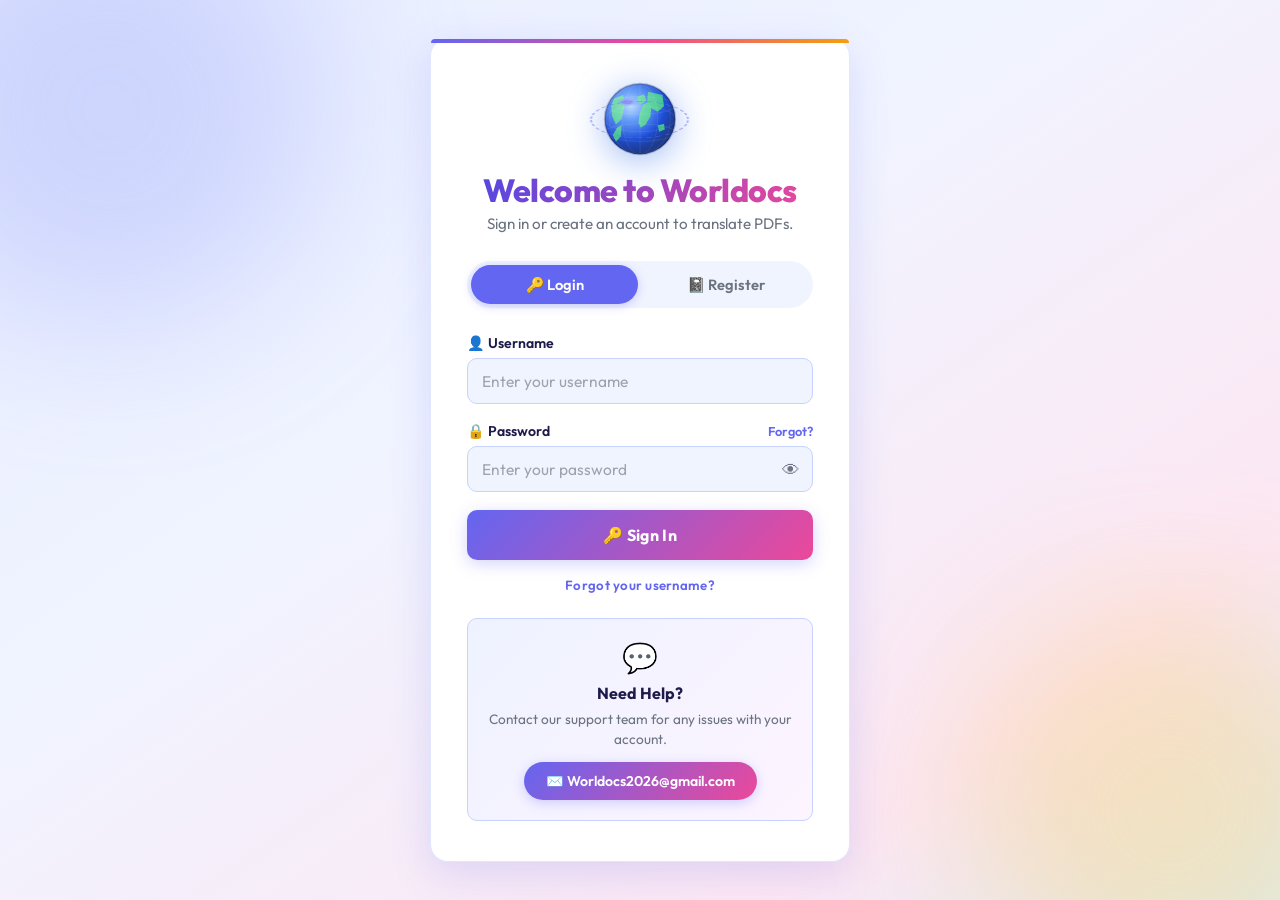
==== index.html @ b740a70a "fix:moved frontend files outside frontend folder" ====
<!DOCTYPE html>
<html lang="en">
<head>
  <meta charset="UTF-8">
  <meta name="viewport" content="width=device-width, initial-scale=1.0">
  <title>Worldocs – PDF Translator</title>
  <meta name="description" content="Translate your PDF documents to 20+ languages instantly with Worldocs.">
  <link rel="preconnect" href="https://fonts.googleapis.com">
  <link rel="preconnect" href="https://fonts.gstatic.com" crossorigin>
  <link href="https://fonts.googleapis.com/css2?family=Outfit:wght@300;400;500;600;700;800&display=swap" rel="stylesheet">
  <link rel="stylesheet" href="style.css">
  <style>
    .lang-row {
      display: flex;
      align-items: flex-end;
      gap: 12px;
      margin-bottom: 6px;
    }
    .lang-row .select-wrapper { flex: 1; margin: 0; }
    .file-chip {
      display: inline-flex;
      align-items: center;
      gap: 8px;
      background: #eef2ff;
      color: var(--primary-dark);
      border-radius: 50px;
      padding: 6px 14px;
      font-size: 0.85rem;
      font-weight: 600;
      max-width: 100%;
      overflow: hidden;
      text-overflow: ellipsis;
      white-space: nowrap;
    }
    .file-chip .remove-file {
      cursor: pointer;
      font-size: 1rem;
      line-height: 1;
      opacity: 0.7;
      transition: opacity 0.2s;
    }
    .file-chip .remove-file:hover { opacity: 1; }
  </style>
</head>
<body>
  <div class="container wide">
    <!-- Header -->
    <div class="page-header">
      <div style="display:flex; align-items:center; gap:14px;">
        <!-- 3D Earth Globe -->
        <div class="earth-wrap" style="width:56px; height:56px; flex-shrink:0;">
          <svg class="globe-svg" style="width:56px;height:56px;" viewBox="0 0 100 100" xmlns="http://www.w3.org/2000/svg">
            <defs>
              <radialGradient id="idx-ocean" cx="38%" cy="32%" r="65%">
                <stop offset="0%"   stop-color="#93c5fd"/>
                <stop offset="30%"  stop-color="#3b82f6"/>
                <stop offset="70%"  stop-color="#1d4ed8"/>
                <stop offset="100%" stop-color="#1e3a8a"/>
              </radialGradient>
              <radialGradient id="idx-shine" cx="32%" cy="28%" r="55%">
                <stop offset="0%"   stop-color="rgba(255,255,255,0.38)"/>
                <stop offset="100%" stop-color="rgba(255,255,255,0)"/>
              </radialGradient>
              <clipPath id="idx-clip"><circle cx="50" cy="50" r="44"/></clipPath>
            </defs>
            <circle cx="50" cy="50" r="44" fill="url(#idx-ocean)"/>
            <g class="globe-rotate" clip-path="url(#idx-clip)">
              <path d="M54,32 L60,29 L64,36 L63,47 L57,57 L51,61 L48,54 L50,42 Z" fill="#4ade80" opacity="0.82"/>
              <path d="M47,22 L55,19 L58,27 L52,31 L46,28 Z" fill="#4ade80" opacity="0.82"/>
              <path d="M60,16 L78,20 L80,34 L72,41 L63,36 L59,28 Z" fill="#4ade80" opacity="0.82"/>
              <path d="M18,24 L29,20 L31,33 L27,50 L20,57 L15,46 L14,33 Z" fill="#4ade80" opacity="0.82"/>
              <path d="M22,60 L27,58 L26,72 L20,78 L16,70 Z" fill="#4ade80" opacity="0.8"/>
              <path d="M72,58 L80,56 L81,63 L74,66 Z" fill="#4ade80" opacity="0.78"/>
              <ellipse cx="50" cy="33" rx="44" ry="11" fill="none" stroke="rgba(255,255,255,0.18)" stroke-width="0.6"/>
              <ellipse cx="50" cy="50" rx="44" ry="16" fill="none" stroke="rgba(255,255,255,0.18)" stroke-width="0.6"/>
              <ellipse cx="50" cy="67" rx="44" ry="11" fill="none" stroke="rgba(255,255,255,0.18)" stroke-width="0.6"/>
              <line x1="50" y1="6" x2="50" y2="94" stroke="rgba(255,255,255,0.18)" stroke-width="0.6"/>
              <ellipse cx="50" cy="50" rx="22" ry="44" fill="none" stroke="rgba(255,255,255,0.15)" stroke-width="0.6"/>
              <ellipse cx="50" cy="50" rx="38" ry="44" fill="none" stroke="rgba(255,255,255,0.15)" stroke-width="0.6"/>
            </g>
            <circle cx="50" cy="50" r="44" fill="url(#idx-shine)"/>
            <circle cx="50" cy="50" r="44" fill="none" stroke="rgba(0,0,30,0.22)" stroke-width="2.5"/>
          </svg>
          <div class="globe-orbit">
            <div class="orbit-dot"></div>
            <div class="orbit-dot"></div>
            <div class="orbit-dot"></div>
          </div>
        </div>
        <div>
          <h1 style="margin:0;">Worldocs</h1>
          <p class="subtitle" style="margin:0; font-size:0.82rem;">PDF Translation Platform</p>
        </div>
      </div>
      <div class="nav-links">
        <a href="dashboard.html" class="nav-btn" data-tooltip="View history">
          &#128202; Dashboard
        </a>
        <a href="#" onclick="logout()" class="nav-btn danger" data-tooltip="Sign out">
          &#128682; Logout
        </a>
      </div>
    </div>

    <!-- Drop Zone -->
    <div class="drop-area" id="dropArea">
      <div class="drop-icon">&#128196;</div>
      <div class="drop-label" id="dropLabel">Drag &amp; Drop your PDF here</div>
      <div class="drop-sub">or click to browse files</div>
    </div>
    <input type="file" id="pdfFile" accept=".pdf" hidden>

    <!-- File chosen chip -->
    <div id="fileChip" style="display:none; margin-bottom: 16px;">
      <span class="file-chip">
        &#128206; <span id="fileChipName"></span>
        <span class="remove-file" onclick="removeFile()" title="Remove file">&#10005;</span>
      </span>
    </div>

    <!-- Language Selector -->
    <div class="select-wrapper">
      <label class="select-label">&#127760; Translate To</label>
      <select id="language">
        <optgroup label="Indo-Aryan / Dravidian">
          <option value="en">🇬🇧 English</option>
          <option value="hi">🇮🇳 Hindi</option>
          <option value="mr">🇮🇳 Marathi</option>
          <option value="bn">🇧🇩 Bengali</option>
          <option value="gu">🇮🇳 Gujarati</option>
          <option value="pa">🇮🇳 Punjabi</option>
          <option value="ta">🇮🇳 Tamil</option>
          <option value="te">🇮🇳 Telugu</option>
          <option value="kn">🇮🇳 Kannada</option>
          <option value="ml">🇮🇳 Malayalam</option>
          <option value="ur">🇵🇰 Urdu</option>
        </optgroup>
        <optgroup label="European">
          <option value="fr">🇫🇷 French</option>
          <option value="es">🇪🇸 Spanish</option>
          <option value="de">🇩🇪 German</option>
          <option value="pt">🇵🇹 Portuguese</option>
          <option value="it">🇮🇹 Italian</option>
          <option value="nl">🇳🇱 Dutch</option>
          <option value="ru">🇷🇺 Russian</option>
        </optgroup>
        <optgroup label="Middle East">
          <option value="ar">🇸🇦 Arabic</option>
        </optgroup>
        <optgroup label="East Asian">
          <option value="zh-CN">🇨🇳 Chinese (Simplified)</option>
          <option value="ja">🇯🇵 Japanese</option>
          <option value="ko">🇰🇷 Korean</option>
        </optgroup>
      </select>
    </div>

    <!-- Translate Button -->
    <button id="translateBtn" onclick="uploadPDF()">
      &#10024; Translate PDF
    </button>

    <!-- File Warning -->
    <div id="fileWarning" style="display:none; margin-top:14px; padding:12px 16px; background:#fff7ed; border:1.5px solid #fed7aa; border-radius:10px; color:#9a3412; font-weight:500; font-size:0.92rem; align-items:center; gap:10px; animation: shake 0.4s ease;">
      &#9888;&#65039; Please select a PDF file before clicking Translate.
    </div>

    <!-- Progress Loader -->
    <div id="loader" style="display:none; margin-top:22px; padding:20px; background:var(--bg); border-radius:var(--radius-sm); border:1.5px solid var(--border);">
      <p style="font-weight:700; color:var(--primary-dark); margin-bottom:12px; font-size:0.95rem;">
        <span style="animation: pulse 1s ease-in-out infinite; display:inline-block;">&#9203;</span> Translating your PDF&hellip;
      </p>
      <div class="progress-track">
        <div id="progressBar"></div>
      </div>
      <p id="percent" style="color:var(--primary); font-weight:700; font-size:1rem; margin-top:8px;">0%</p>
    </div>

    <!-- Status -->
    <p id="status"></p>

    <!-- Help & Feedback -->
    <div class="help-section">
      <div class="help-icon">&#128172;</div>
      <h3>Help &amp; Feedback</h3>
      <p>Having trouble or want to share feedback? We'd love to hear from you!</p>
      <a href="mailto:Worldocs2026@gmail.com?subject=Worldocs%20Feedback" class="help-email-btn">
        &#9993; Worldocs2026@gmail.com
      </a>
    </div>
  </div>

  <script>
    const API = (window.location.origin && window.location.origin !== 'null')
      ? window.location.origin
      : 'http://127.0.0.1:8000';
    function checkAuth() {
      const token = localStorage.getItem('access_token');
      if (!token) window.location.href = 'login.html';
      return token;
    }
    function logout() {
      localStorage.removeItem('access_token');
      window.location.href = 'login.html';
    }
    const userToken = checkAuth();

    const dropArea     = document.getElementById('dropArea');
    const fileInput    = document.getElementById('pdfFile');
    const dropLabel    = document.getElementById('dropLabel');
    const fileChip     = document.getElementById('fileChip');
    const fileChipName = document.getElementById('fileChipName');

    dropArea.addEventListener('click', () => fileInput.click());
    dropArea.addEventListener('dragover', (e) => { e.preventDefault(); dropArea.classList.add('dragging'); });
    dropArea.addEventListener('dragleave', () => dropArea.classList.remove('dragging'));
    dropArea.addEventListener('drop', (e) => {
      e.preventDefault();
      dropArea.classList.remove('dragging');
      fileInput.files = e.dataTransfer.files;
      handleFileSelected();
    });
    fileInput.addEventListener('change', handleFileSelected);

    function handleFileSelected() {
      const file = fileInput.files[0];
      if (file) {
        dropArea.classList.add('has-file');
        dropLabel.textContent = '\u2705 File ready!';
        fileChipName.textContent = file.name;
        fileChip.style.display = 'block';
        document.getElementById('fileWarning').style.display = 'none';
      }
    }

    function removeFile() {
      fileInput.value = '';
      dropArea.classList.remove('has-file');
      dropLabel.textContent = 'Drag & Drop your PDF here';
      fileChip.style.display = 'none';
    }

    async function uploadPDF() {
      const status  = document.getElementById('status');
      const loader  = document.getElementById('loader');
      const bar     = document.getElementById('progressBar');
      const percent = document.getElementById('percent');
      const warning = document.getElementById('fileWarning');
      const btn     = document.getElementById('translateBtn');

      if (fileInput.files.length === 0) {
        warning.style.display = 'flex';
        dropArea.style.borderColor = '#f97316';
        setTimeout(() => { dropArea.style.borderColor = ''; }, 1600);
        return;
      }
      warning.style.display = 'none';
      loader.style.display  = 'block';
      btn.disabled = true;
      btn.textContent = '\u23f3 Uploading\u2026';

      const formData = new FormData();
      formData.append('file', fileInput.files[0]);
      formData.append('language', document.getElementById('language').value);

      try {
        const response = await fetch(`${API}/translate`, {
          method: 'POST',
          headers: { 'Authorization': `Bearer ${userToken}` },
          body: formData
        });
        if (response.status === 401) { logout(); return; }

        const data        = await response.json();
        const taskId      = data.task_id;
        const downloadUrl = data.download_url;

        btn.textContent = '\ud83d\udd04 Translating\u2026';

        const wsProto = window.location.protocol === 'https:' ? 'wss:' : 'ws:';
        const socket = new WebSocket(`${wsProto}//${window.location.host}/progress/${taskId}`);
        socket.onmessage = function (event) {
          const msg = JSON.parse(event.data);
          if (msg.progress < 0) {
            status.textContent = '\u274c An error occurred. Please try again.';
            status.className = 'error';
            loader.style.display = 'none';
            btn.disabled = false;
            btn.innerHTML = '&#10024; Translate PDF';
            socket.close(); return;
          }
          bar.style.width = msg.progress + '%';
          percent.textContent = msg.progress + '%';
          if (msg.progress >= 100) {
            status.textContent = '\ud83c\udf89 Translation complete! Download starting\u2026';
            status.className = 'success';
            btn.innerHTML = '\u2705 Done!';
            window.location.href = downloadUrl;
            socket.close();
          }
        };
      } catch (err) {
        status.textContent = '\u274c Connection error. Is the server running?';
        status.className = 'error';
        btn.disabled = false;
        btn.innerHTML = '&#10024; Translate PDF';
        loader.style.display = 'none';
      }
    }
  </script>
</body>
</html>
---- style.css ----
/* ===========================
   WORLDOCS – Light Vibrant UI
   =========================== */

@import url('https://fonts.googleapis.com/css2?family=Outfit:wght@300;400;500;600;700;800&display=swap');

:root {
  --primary:        #6366f1;
  --primary-light:  #818cf8;
  --primary-dark:   #4f46e5;
  --accent:         #f59e0b;
  --accent2:        #ec4899;
  --success:        #10b981;
  --error:          #ef4444;
  --warning:        #f97316;

  --bg:             #f0f4ff;
  --bg2:            #e8edff;
  --surface:        #ffffff;
  --surface2:       #f8faff;
  --border:         #e0e7ff;
  --border-strong:  #c7d2fe;

  --text:           #1e1b4b;
  --text-muted:     #6b7280;
  --text-soft:      #9ca3af;

  --radius:         18px;
  --radius-sm:      10px;
  --shadow:         0 4px 24px rgba(99,102,241,0.10);
  --shadow-lg:      0 12px 40px rgba(99,102,241,0.18);
  --shadow-btn:     0 4px 16px rgba(99,102,241,0.28);
}

*, *::before, *::after {
  box-sizing: border-box;
  margin: 0;
  padding: 0;
}

html, body {
  height: 100%;
  width: 100%;
}

body {
  font-family: 'Outfit', sans-serif;
  background: linear-gradient(145deg, #e8edff 0%, #f0f4ff 40%, #fce7f3 80%, #e0f2fe 100%);
  background-attachment: fixed;
  min-height: 100vh;
  display: flex;
  flex-direction: column;
  justify-content: center;
  align-items: center;
  color: var(--text);
  -webkit-font-smoothing: antialiased;
  padding: 24px;
  position: relative;
  overflow-x: hidden;
}

/* Animated background blobs */
body::before,
body::after {
  content: '';
  position: fixed;
  border-radius: 50%;
  filter: blur(80px);
  opacity: 0.35;
  animation: blobFloat 8s ease-in-out infinite alternate;
  pointer-events: none;
  z-index: 0;
}
body::before {
  width: 420px; height: 420px;
  background: radial-gradient(circle, #a5b4fc, #818cf8);
  top: -100px; left: -100px;
}
body::after {
  width: 380px; height: 380px;
  background: radial-gradient(circle, #fde68a, #f59e0b);
  bottom: -100px; right: -80px;
  animation-delay: -4s;
}

@keyframes blobFloat {
  0%   { transform: translate(0,0) scale(1); }
  100% { transform: translate(30px, 20px) scale(1.08); }
}

/* ===== CONTAINER ===== */
.container {
  background: var(--surface);
  border-radius: var(--radius);
  padding: 40px 36px;
  width: 100%;
  max-width: 460px;
  box-shadow: var(--shadow-lg);
  border: 1.5px solid var(--border);
  position: relative;
  z-index: 1;
  animation: fadeSlideUp 0.5s cubic-bezier(0.34,1.56,0.64,1) both;
}

.container.wide { max-width: 860px; }

@keyframes fadeSlideUp {
  from { opacity: 0; transform: translateY(28px) scale(0.97); }
  to   { opacity: 1; transform: translateY(0)    scale(1);    }
}

/* ===== TOP STRIPE ACCENT ===== */
.container::before {
  content: '';
  position: absolute;
  top: 0; left: 0; right: 0;
  height: 4px;
  border-radius: var(--radius) var(--radius) 0 0;
  background: linear-gradient(90deg, var(--primary), var(--accent2), var(--accent));
  z-index: auto;
}

/* ===== HEADINGS ===== */
h1 {
  font-size: 2rem;
  font-weight: 800;
  letter-spacing: -0.5px;
  background: linear-gradient(120deg, var(--primary-dark), var(--accent2));
  -webkit-background-clip: text;
  background-clip: text;
  -webkit-text-fill-color: transparent;
  line-height: 1.2;
  margin-bottom: 6px;
}

h2 {
  font-size: 1.3rem;
  font-weight: 700;
  color: var(--text);
  margin-bottom: 16px;
}

/* ===== SUBTITLE / MUTED ===== */
.subtitle {
  color: var(--text-muted);
  font-size: 0.95rem;
  margin-bottom: 28px;
}

/* ===== NAVBAR / HEADER ROW ===== */
.page-header {
  display: flex;
  justify-content: space-between;
  align-items: center;
  margin-bottom: 32px;
}
.page-header h1 { margin: 0; }

.nav-links { display: flex; gap: 8px; }

.nav-btn {
  display: inline-flex;
  align-items: center;
  gap: 6px;
  padding: 8px 16px;
  border-radius: 50px;
  font-size: 0.88rem;
  font-weight: 600;
  text-decoration: none;
  cursor: pointer;
  border: none;
  transition: all 0.22s ease;
  background: var(--bg);
  color: var(--text-muted);
  width: auto;
  box-shadow: none;
}
.nav-btn:hover {
  background: var(--primary);
  color: #fff;
  transform: translateY(-1px);
  box-shadow: 0 4px 12px rgba(99,102,241,0.28);
}
.nav-btn.danger:hover {
  background: var(--error);
  box-shadow: 0 4px 12px rgba(239,68,68,0.28);
}

/* ===== DROP AREA ===== */
.drop-area {
  border: 2.5px dashed var(--border-strong);
  background: var(--bg);
  padding: 44px 24px;
  border-radius: var(--radius);
  text-align: center;
  cursor: pointer;
  transition: all 0.25s cubic-bezier(0.4,0,0.2,1);
  color: var(--text-muted);
  display: flex;
  flex-direction: column;
  align-items: center;
  gap: 12px;
  margin-bottom: 22px;
  user-select: none;
  position: relative;
  overflow: hidden;
}
.drop-area::before {
  content: '';
  position: absolute;
  inset: 0;
  background: linear-gradient(135deg, rgba(99,102,241,0.04), rgba(236,72,153,0.04));
  opacity: 0;
  transition: opacity 0.25s;
}
.drop-area:hover::before,
.drop-area.has-file::before {
  opacity: 1;
}
.drop-area:hover,
.drop-area.has-file {
  border-color: var(--primary);
  color: var(--primary-dark);
  transform: scale(1.01);
  box-shadow: 0 0 0 4px rgba(99,102,241,0.10);
}
.drop-area.dragging {
  border-color: var(--accent2);
  background: #fdf4ff;
  box-shadow: 0 0 0 6px rgba(236,72,153,0.12);
}
.drop-icon {
  font-size: 2.6rem;
  transition: transform 0.3s ease;
}
.drop-area:hover .drop-icon,
.drop-area.has-file .drop-icon {
  transform: translateY(-5px) scale(1.1);
}
.drop-label {
  font-size: 1rem;
  font-weight: 600;
}
.drop-sub {
  font-size: 0.82rem;
  color: var(--text-soft);
}

/* ===== LANGUAGE SELECT ===== */
.select-wrapper {
  position: relative;
  margin-bottom: 20px;
}
.select-label {
  display: block;
  font-size: 0.85rem;
  font-weight: 600;
  color: var(--text-muted);
  margin-bottom: 6px;
  text-transform: uppercase;
  letter-spacing: 0.06em;
}
select {
  width: 100%;
  padding: 13px 40px 13px 16px;
  background: var(--bg);
  border: 1.5px solid var(--border-strong);
  border-radius: var(--radius-sm);
  color: var(--text);
  font-family: 'Outfit', sans-serif;
  font-size: 0.97rem;
  outline: none;
  cursor: pointer;
  transition: all 0.22s ease;
  appearance: none;
  background-image: url("data:image/svg+xml;charset=US-ASCII,%3Csvg xmlns='http://www.w3.org/2000/svg' width='12' height='12' viewBox='0 0 24 24' fill='none' stroke='%236366f1' stroke-width='2.5' stroke-linecap='round' stroke-linejoin='round'%3E%3Cpolyline points='6 9 12 15 18 9'/%3E%3C/svg%3E");
  background-repeat: no-repeat;
  background-position: right 14px center;
  background-size: 16px;
}
select:focus, select:hover {
  border-color: var(--primary);
  background-color: #fff;
  box-shadow: 0 0 0 3px rgba(99,102,241,0.12);
}
select option { background: #fff; color: var(--text); }

/* ===== BUTTONS ===== */
button, .btn {
  display: inline-flex;
  align-items: center;
  justify-content: center;
  gap: 8px;
  background: linear-gradient(135deg, var(--primary), var(--accent2));
  color: #fff;
  border: none;
  padding: 15px 24px;
  width: 100%;
  font-size: 1rem;
  font-weight: 700;
  border-radius: var(--radius-sm);
  cursor: pointer;
  transition: all 0.25s cubic-bezier(0.4,0,0.2,1);
  font-family: 'Outfit', sans-serif;
  box-shadow: var(--shadow-btn);
  position: relative;
  overflow: hidden;
  letter-spacing: 0.02em;
  user-select: none;
}
button::after {
  content: '';
  position: absolute;
  inset: 0;
  background: linear-gradient(135deg, rgba(255,255,255,0.18), rgba(255,255,255,0));
  opacity: 0;
  transition: opacity 0.3s;
}
button:hover::after { opacity: 1; }
button:hover {
  transform: translateY(-2px);
  box-shadow: 0 8px 28px rgba(99,102,241,0.38);
}
button:active {
  transform: translateY(0px) scale(0.98);
}

/* ===== PROGRESS BAR ===== */
#loader {
  margin-top: 22px;
  padding: 20px;
  background: var(--bg);
  border-radius: var(--radius-sm);
  border: 1.5px solid var(--border);
  text-align: center;
}
#loader p {
  font-weight: 600;
  color: var(--primary-dark);
  margin-bottom: 12px;
  font-size: 0.95rem;
}
.progress-track {
  width: 100%;
  height: 10px;
  background: var(--border);
  border-radius: 99px;
  overflow: hidden;
}
#progressBar {
  height: 100%;
  width: 0%;
  background: linear-gradient(90deg, var(--primary), var(--accent2));
  transition: width 0.35s ease;
  border-radius: 99px;
  position: relative;
}
#progressBar::after {
  content: '';
  position: absolute;
  top: 0; right: 0;
  width: 24px; height: 100%;
  background: rgba(255,255,255,0.5);
  filter: blur(6px);
  animation: shimmer 1s ease-in-out infinite;
}
@keyframes shimmer { 0%,100%{opacity:0;} 50%{opacity:1;} }
#percent {
  color: var(--primary);
  font-weight: 700;
  font-size: 1rem;
  margin-top: 8px;
}

/* ===== STATUS TEXT ===== */
#status {
  margin-top: 16px;
  font-size: 0.95rem;
  font-weight: 500;
  color: var(--text-muted);
  min-height: 22px;
  transition: color 0.3s;
}
#status.success { color: var(--success); }
#status.error   { color: var(--error); }

/* ===== FILE WARNING ===== */
#fileWarning {
  margin-top: 14px;
  padding: 12px 16px;
  background: #fff7ed;
  border: 1.5px solid #fed7aa;
  border-radius: var(--radius-sm);
  color: #9a3412;
  font-weight: 500;
  font-size: 0.92rem;
  display: none;
  align-items: center;
  gap: 10px;
  animation: shake 0.4s ease;
}
@keyframes shake {
  0%,100%{transform:translateX(0);}
  25%{transform:translateX(-5px);}
  75%{transform:translateX(5px);}
}

/* ===== FORMS (login / register / reset) ===== */
.form-group {
  margin-bottom: 18px;
  text-align: left;
}
.form-group label {
  display: block;
  margin-bottom: 6px;
  color: var(--text);
  font-size: 0.88rem;
  font-weight: 600;
}
.form-group input {
  width: 100%;
  padding: 12px 14px;
  border: 1.5px solid var(--border-strong);
  border-radius: var(--radius-sm);
  font-family: 'Outfit', sans-serif;
  font-size: 0.97rem;
  transition: all 0.22s ease;
  box-sizing: border-box;
  background: var(--bg);
  color: var(--text);
}
.form-group input:focus {
  outline: none;
  border-color: var(--primary);
  background: #fff;
  box-shadow: 0 0 0 3px rgba(99,102,241,0.12);
}
.form-group input::placeholder { color: var(--text-soft); }

/* ===== TABS ===== */
.tabs {
  display: flex;
  margin-bottom: 26px;
  background: var(--bg);
  border-radius: 50px;
  padding: 4px;
  gap: 4px;
}
.tab {
  flex: 1;
  padding: 10px;
  text-align: center;
  cursor: pointer;
  font-weight: 600;
  font-size: 0.92rem;
  color: var(--text-muted);
  border-radius: 50px;
  transition: all 0.22s ease;
  user-select: none;
}
.tab.active {
  background: var(--primary);
  color: #fff;
  box-shadow: 0 2px 10px rgba(99,102,241,0.30);
}
.tab:hover:not(.active) { background: var(--border); color: var(--text); }

/* ===== ERROR / SUCCESS MESSAGES ===== */
.error {
  color: var(--error);
  font-size: 0.88rem;
  margin-top: 10px;
  display: none;
  background: #fef2f2;
  border: 1px solid #fecaca;
  border-radius: 8px;
  padding: 10px 14px;
  font-weight: 500;
}
.success {
  color: #065f46;
  font-size: 0.88rem;
  margin-top: 10px;
  display: none;
  background: #ecfdf5;
  border: 1px solid #a7f3d0;
  border-radius: 8px;
  padding: 10px 14px;
  font-weight: 500;
}

/* ===== BACK LINK ===== */
.back-link {
  display: inline-flex;
  align-items: center;
  gap: 5px;
  margin-top: 20px;
  color: var(--primary);
  text-decoration: none;
  font-size: 0.9rem;
  font-weight: 600;
  transition: all 0.2s;
}
.back-link:hover { color: var(--primary-dark); letter-spacing: 0.02em; }

/* ===== DASHBOARD TABLE ===== */
.stats-row {
  display: grid;
  grid-template-columns: repeat(3, 1fr);
  gap: 14px;
  margin-bottom: 28px;
}
.stat-card {
  background: var(--bg);
  border-radius: var(--radius-sm);
  padding: 18px 14px;
  text-align: center;
  border: 1.5px solid var(--border);
  transition: all 0.22s ease;
}
.stat-card:hover {
  border-color: var(--primary-light);
  box-shadow: 0 4px 16px rgba(99,102,241,0.12);
  transform: translateY(-2px);
}
.stat-card .stat-val {
  font-size: 1.8rem;
  font-weight: 800;
  background: linear-gradient(120deg, var(--primary-dark), var(--accent2));
  -webkit-background-clip: text;
  background-clip: text;
  -webkit-text-fill-color: transparent;
}
.stat-card .stat-label {
  font-size: 0.78rem;
  font-weight: 600;
  color: var(--text-muted);
  text-transform: uppercase;
  letter-spacing: 0.06em;
  margin-top: 2px;
}
table {
  width: 100%;
  border-collapse: collapse;
  margin-top: 8px;
}
thead tr {
  background: var(--primary);
  color: #fff;
}
thead th {
  padding: 13px 16px;
  text-align: left;
  font-size: 0.82rem;
  font-weight: 700;
  letter-spacing: 0.06em;
  text-transform: uppercase;
}
thead th:first-child { border-radius: 10px 0 0 10px; }
thead th:last-child  { border-radius: 0 10px 10px 0; }
tbody tr {
  border-bottom: 1px solid var(--border);
  transition: background 0.18s;
}
tbody tr:hover { background: var(--bg); }
tbody td {
  padding: 14px 16px;
  font-size: 0.93rem;
  color: var(--text);
}
.status {
  padding: 5px 12px;
  border-radius: 50px;
  font-size: 0.8rem;
  font-weight: 700;
  display: inline-block;
  letter-spacing: 0.03em;
}
.status.completed { background: #d1fae5; color: #065f46; }
.status.processing { background: #fef9c3; color: #854d0e; }
.status.failed    { background: #fee2e2; color: #991b1b; }

.download-btn {
  background: linear-gradient(135deg, var(--primary), var(--primary-light));
  color: #fff;
  padding: 7px 16px;
  border-radius: 50px;
  text-decoration: none;
  font-weight: 600;
  font-size: 0.83rem;
  display: inline-block;
  transition: all 0.2s;
  box-shadow: 0 2px 8px rgba(99,102,241,0.22);
}
.download-btn:hover {
  transform: translateY(-1px);
  box-shadow: 0 4px 14px rgba(99,102,241,0.36);
}
.empty-state {
  text-align: center;
  padding: 44px 20px;
  color: var(--text-muted);
  background: var(--bg);
  border-radius: var(--radius-sm);
  margin-top: 12px;
  border: 1.5px dashed var(--border-strong);
}
.empty-state .empty-icon { font-size: 3rem; margin-bottom: 12px; }
.empty-state a { color: var(--primary); text-decoration: none; font-weight: 600; }

/* ===== HELP & FEEDBACK SECTION ===== */
.help-section {
  margin-top: 28px;
  padding: 20px;
  background: linear-gradient(135deg, #eef2ff, #fdf4ff);
  border-radius: var(--radius-sm);
  border: 1.5px solid var(--border-strong);
  text-align: center;
}
.help-section .help-icon { font-size: 1.8rem; margin-bottom: 8px; }
.help-section h3 {
  font-size: 1rem;
  font-weight: 700;
  color: var(--text);
  margin-bottom: 6px;
}
.help-section p {
  font-size: 0.85rem;
  color: var(--text-muted);
  margin-bottom: 12px;
  line-height: 1.5;
}
.help-email-btn {
  display: inline-flex;
  align-items: center;
  gap: 8px;
  padding: 10px 22px;
  background: linear-gradient(135deg, var(--primary), var(--accent2));
  color: #fff;
  border-radius: 50px;
  text-decoration: none;
  font-weight: 600;
  font-size: 0.88rem;
  transition: all 0.22s ease;
  box-shadow: 0 3px 12px rgba(99,102,241,0.28);
}
.help-email-btn:hover {
  transform: translateY(-2px);
  box-shadow: 0 6px 20px rgba(99,102,241,0.38);
}

/* ===== DEV TOKEN BOX ===== */
.dev-token-box {
  margin-top: 16px;
  padding: 16px;
  background: #fffbeb;
  border: 1.5px dashed #f59e0b;
  border-radius: var(--radius-sm);
  font-size: 0.85rem;
  color: #92400e;
  word-break: break-all;
  display: none;
}
.dev-token-box button {
  margin-top: 10px;
  padding: 8px 16px;
  font-size: 0.82rem;
  background: linear-gradient(135deg, #f59e0b, #f97316);
  box-shadow: none;
  width: auto;
}

/* ===== TOOLTIP ===== */
[data-tooltip] {
  position: relative;
}
[data-tooltip]::after {
  content: attr(data-tooltip);
  position: absolute;
  bottom: calc(100% + 8px);
  left: 50%;
  transform: translateX(-50%);
  background: var(--text);
  color: #fff;
  font-size: 0.78rem;
  font-weight: 500;
  padding: 5px 10px;
  border-radius: 6px;
  white-space: nowrap;
  opacity: 0;
  pointer-events: none;
  transition: opacity 0.2s, transform 0.2s;
}
[data-tooltip]:hover::after {
  opacity: 1;
  transform: translateX(-50%) translateY(-2px);
}

/* ===== ANIMATIONS – PULSE BADGE ===== */
.badge {
  display: inline-flex;
  align-items: center;
  gap: 5px;
  padding: 4px 10px;
  background: var(--primary);
  color: #fff;
  border-radius: 50px;
  font-size: 0.75rem;
  font-weight: 700;
}
.badge.dot::before {
  content: '';
  width: 6px; height: 6px;
  background: #fff;
  border-radius: 50%;
  animation: pulse 1.4s ease infinite;
}
@keyframes pulse {
  0%,100%{opacity:1; transform:scale(1);}
  50%{opacity:0.5; transform:scale(1.4);}
}

/* ===== SCROLLBAR ===== */
::-webkit-scrollbar { width: 6px; }
::-webkit-scrollbar-track { background: var(--bg); }
::-webkit-scrollbar-thumb { background: var(--border-strong); border-radius: 3px; }
::-webkit-scrollbar-thumb:hover { background: var(--primary-light); }

/* ===========================
   3D EARTH GLOBE ICON
   =========================== */
.earth-wrap {
  position: relative;
  display: inline-block;
  width: 80px;
  height: 80px;
  cursor: pointer;
  transition: transform 0.3s ease;
}
.earth-wrap:hover { transform: scale(1.08); }

/* SVG globe base */
.globe-svg {
  width: 80px;
  height: 80px;
  filter: drop-shadow(0 6px 18px rgba(37,99,235,0.45));
  transition: filter 0.3s ease;
}
.earth-wrap:hover .globe-svg {
  filter: drop-shadow(0 8px 28px rgba(99,102,241,0.65));
}

/* Spinning land + grid group */
.globe-rotate {
  transform-box: fill-box;
  transform-origin: center;
  animation: globeSpin 9s linear infinite;
}
.earth-wrap:hover .globe-rotate {
  animation-duration: 4s;
}

@keyframes globeSpin {
  from { transform: rotate(0deg); }
  to   { transform: rotate(360deg); }
}

/* Orbit ring — tilted for 3D cloud-computing feel */
.globe-orbit {
  position: absolute;
  width: 124%;
  height: 124%;
  top: -12%;
  left: -12%;
  border-radius: 50%;
  border: 2px dashed rgba(99, 102, 241, 0.45);
  transform: rotateX(68deg) rotateZ(-15deg);
  animation: orbitPulse 3s ease-in-out infinite alternate;
  pointer-events: none;
}
.earth-wrap:hover .globe-orbit {
  border-color: rgba(168, 85, 247, 0.7);
}
@keyframes orbitPulse {
  from { opacity: 0.5; }
  to   { opacity: 1; }
}

/* Orbiting cloud dots */
.orbit-dot {
  position: absolute;
  width: 9px; height: 9px;
  background: linear-gradient(135deg, #818cf8, #a78bfa);
  border-radius: 50%;
  box-shadow: 0 0 6px rgba(129,140,248,0.9);
  top: -5px; left: calc(50% - 4.5px);
  transform-origin: 4.5px calc(50% + 5px + 12px);
  animation: dotOrbit 3s linear infinite;
}
.orbit-dot:nth-child(2) { animation-delay: -1s; }
.orbit-dot:nth-child(3) { animation-delay: -2s; }

@keyframes dotOrbit {
  from { transform: rotate(0deg)   translateY(-52px); }
  to   { transform: rotate(360deg) translateY(-52px); }
}

/* ===== RESPONSIVE ===== */
@media (max-width: 600px) {
  .container { padding: 28px 20px; }
  h1 { font-size: 1.6rem; }
  .stats-row { grid-template-columns: 1fr 1fr; }
}
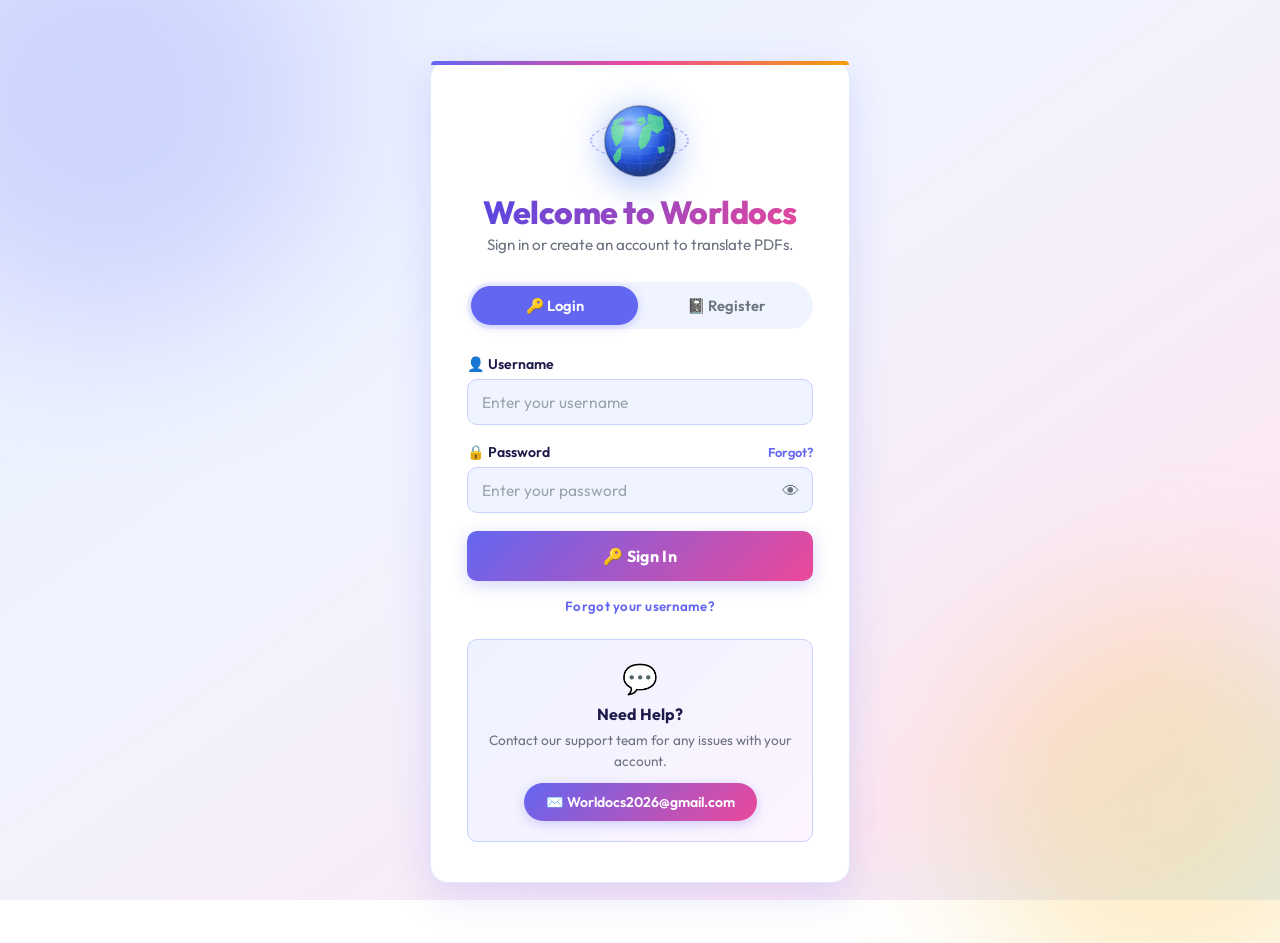
==== commit dfcc2a74: "feat: add support for DOCX file translation and implement session timeout warnings with UI enhanceme" ====
--- a/index.html
+++ b/index.html
@@ -8,7 +8,13 @@
   <link rel="preconnect" href="https://fonts.googleapis.com">
   <link rel="preconnect" href="https://fonts.gstatic.com" crossorigin>
   <link href="https://fonts.googleapis.com/css2?family=Outfit:wght@300;400;500;600;700;800&display=swap" rel="stylesheet">
-  <link rel="stylesheet" href="style.css">
+  <link rel="stylesheet" href="style.css?v=1.2">
+  <script src="config.js"></script>
+  <script>
+    if (!localStorage.getItem('access_token')) {
+      window.location.href = 'login.html';
+    }
+  </script>
   <style>
     .lang-row {
       display: flex;
@@ -40,6 +46,72 @@
       transition: opacity 0.2s;
     }
     .file-chip .remove-file:hover { opacity: 1; }
+
+    /* Session timeout banner */
+    #session-warning {
+      display: none;
+      position: fixed;
+      top: 0; left: 0; right: 0;
+      z-index: 9999;
+      background: linear-gradient(90deg,#f97316,#ef4444);
+      color: #fff;
+      text-align: center;
+      padding: 12px 20px;
+      font-size: 0.93rem;
+      font-weight: 600;
+      animation: slideDown 0.3s ease;
+      box-shadow: 0 4px 20px rgba(239,68,68,0.35);
+    }
+    #session-warning.show { display: block; }
+    #session-warning button {
+      margin-left: 14px;
+      background: rgba(255,255,255,0.25);
+      border: 1.5px solid rgba(255,255,255,0.6);
+      color: #fff;
+      font-weight: 700;
+      padding: 4px 14px;
+      border-radius: 20px;
+      cursor: pointer;
+      font-size: 0.85rem;
+      width: auto;
+      display: inline-block;
+      transition: background 0.2s;
+    }
+    #session-warning button:hover { background: rgba(255,255,255,0.4); }
+    @keyframes slideDown { from{transform:translateY(-100%)} to{transform:none} }
+
+    /* File-type error */
+    .file-type-error {
+      display: none;
+      margin-bottom: 14px;
+      padding: 12px 16px;
+      background: #fff1f2;
+      border: 1.5px solid #fecdd3;
+      border-radius: 10px;
+      color: #9f1239;
+      font-weight: 600;
+      font-size: 0.9rem;
+      animation: shake 0.4s ease;
+    }
+    /* Failed translation card */
+    .fail-card {
+      display: none;
+      margin-top: 18px;
+      padding: 18px 20px;
+      background: #fff1f2;
+      border: 1.5px solid #fecdd3;
+      border-radius: var(--radius-sm);
+      color: #9f1239;
+    }
+    .fail-card h4 { margin: 0 0 6px; font-size: 1rem; }
+    .fail-card p  { margin: 0; font-size: 0.87rem; color: #be123c; }
+    .fail-card .retry-btn {
+      margin-top: 12px;
+      background: linear-gradient(135deg,#ef4444,#dc2626);
+      color:#fff; border:none; border-radius:8px;
+      padding:8px 20px; font-weight:700; font-size:0.88rem;
+      cursor:pointer; width:auto;
+    }
   </style>
 </head>
 <body>
@@ -102,13 +174,25 @@
       </div>
     </div>
 
+    <!-- Session Timeout Warning Banner -->
+    <div id="session-warning">
+      ⏰ Your session expires in <strong id="session-countdown">5:00</strong> due to inactivity.
+      <button onclick="resetSessionTimer()">Stay Logged In</button>
+      <button onclick="logout()" style="background:rgba(0,0,0,0.2);">Logout Now</button>
+    </div>
+
     <!-- Drop Zone -->
     <div class="drop-area" id="dropArea">
       <div class="drop-icon">&#128196;</div>
-      <div class="drop-label" id="dropLabel">Drag &amp; Drop your PDF here</div>
-      <div class="drop-sub">or click to browse files</div>
-    </div>
-    <input type="file" id="pdfFile" accept=".pdf" hidden>
+      <div class="drop-label" id="dropLabel">Drag &amp; Drop your PDF or DOCX here</div>
+      <div class="drop-sub">or click to browse files &nbsp;·&nbsp; PDF &amp; DOCX supported</div>
+    </div>
+    <input type="file" id="pdfFile" accept=".pdf,.docx" hidden>
+
+    <!-- File-type error -->
+    <div class="file-type-error" id="fileTypeError">
+      ⛔ Only PDF (.pdf) and Word (.docx) files are supported. Please select a valid file.
+    </div>
 
     <!-- File chosen chip -->
     <div id="fileChip" style="display:none; margin-bottom: 16px;">
@@ -157,23 +241,30 @@
 
     <!-- Translate Button -->
     <button id="translateBtn" onclick="uploadPDF()">
-      &#10024; Translate PDF
+      &#10024; Translate Document
     </button>
 
     <!-- File Warning -->
     <div id="fileWarning" style="display:none; margin-top:14px; padding:12px 16px; background:#fff7ed; border:1.5px solid #fed7aa; border-radius:10px; color:#9a3412; font-weight:500; font-size:0.92rem; align-items:center; gap:10px; animation: shake 0.4s ease;">
-      &#9888;&#65039; Please select a PDF file before clicking Translate.
+      &#9888;&#65039; Please select a PDF or DOCX file before clicking Translate.
     </div>
 
     <!-- Progress Loader -->
     <div id="loader" style="display:none; margin-top:22px; padding:20px; background:var(--bg); border-radius:var(--radius-sm); border:1.5px solid var(--border);">
       <p style="font-weight:700; color:var(--primary-dark); margin-bottom:12px; font-size:0.95rem;">
-        <span style="animation: pulse 1s ease-in-out infinite; display:inline-block;">&#9203;</span> Translating your PDF&hellip;
+        <span style="animation: pulse 1s ease-in-out infinite; display:inline-block;">&#9203;</span> Translating your document&hellip;
       </p>
       <div class="progress-track">
         <div id="progressBar"></div>
       </div>
       <p id="percent" style="color:var(--primary); font-weight:700; font-size:1rem; margin-top:8px;">0%</p>
+    </div>
+
+    <!-- Failure Card -->
+    <div class="fail-card" id="failCard">
+      <h4>❌ Translation Failed</h4>
+      <p id="failMsg">An error occurred while translating your document. Please check the file and try again.</p>
+      <button class="retry-btn" onclick="resetForRetry()">🔄 Try Again</button>
     </div>
 
     <!-- Status -->
@@ -191,19 +282,57 @@
   </div>
 
   <script>
-    const API = (window.location.origin && window.location.origin !== 'null')
-      ? window.location.origin
-      : 'http://127.0.0.1:8000';
-    function checkAuth() {
-      const token = localStorage.getItem('access_token');
-      if (!token) window.location.href = 'login.html';
-      return token;
-    }
+    const API = window.API_CONFIG.API_URL;
+    const userToken = localStorage.getItem('access_token');
+
+    // ── Session Idle Timeout (30 min) ──────────────────────────────────────
+    const SESSION_TIMEOUT_MS  = 30 * 60 * 1000;  // 30 minutes
+    const SESSION_WARN_BEFORE = 5  * 60 * 1000;  // warn 5 mins before
+    let _sessionTimer, _warnTimer, _warnCountdown;
+
+    function resetSessionTimer() {
+      clearTimeout(_sessionTimer);
+      clearTimeout(_warnTimer);
+      clearInterval(_warnCountdown);
+      document.getElementById('session-warning').classList.remove('show');
+
+      // Schedule warning at 25 min
+      _warnTimer = setTimeout(() => showSessionWarning(), SESSION_TIMEOUT_MS - SESSION_WARN_BEFORE);
+      // Schedule logout at 30 min
+      _sessionTimer = setTimeout(() => { logout(); }, SESSION_TIMEOUT_MS);
+    }
+
+    function showSessionWarning() {
+      const banner = document.getElementById('session-warning');
+      banner.classList.add('show');
+      let secs = (SESSION_WARN_BEFORE / 1000);
+      const el = document.getElementById('session-countdown');
+      el.textContent = fmt(secs);
+      _warnCountdown = setInterval(() => {
+        secs--;
+        el.textContent = fmt(secs);
+        if (secs <= 0) { clearInterval(_warnCountdown); logout(); }
+      }, 1000);
+    }
+
+    function fmt(s) {
+      const m = Math.floor(s / 60), r = Math.floor(s % 60);
+      return `${m}:${String(r).padStart(2,'0')}`;
+    }
+
+    // Reset timer on any user activity
+    ['mousemove','keydown','click','scroll','touchstart'].forEach(ev =>
+      document.addEventListener(ev, resetSessionTimer, { passive: true })
+    );
+    resetSessionTimer(); // kick off on load
+
     function logout() {
       localStorage.removeItem('access_token');
       window.location.href = 'login.html';
     }
-    const userToken = checkAuth();
+
+    // ── File handling ──────────────────────────────────────────────────────
+    const ALLOWED_EXTS = ['.pdf', '.docx'];
 
     const dropArea     = document.getElementById('dropArea');
     const fileInput    = document.getElementById('pdfFile');
@@ -222,31 +351,65 @@
     });
     fileInput.addEventListener('change', handleFileSelected);
 
+    function isAllowedFile(file) {
+      if (!file) return false;
+      const name = (file.name || '').toLowerCase();
+      return ALLOWED_EXTS.some(ext => name.endsWith(ext));
+    }
+
     function handleFileSelected() {
       const file = fileInput.files[0];
-      if (file) {
-        dropArea.classList.add('has-file');
-        dropLabel.textContent = '\u2705 File ready!';
-        fileChipName.textContent = file.name;
-        fileChip.style.display = 'block';
-        document.getElementById('fileWarning').style.display = 'none';
+      const typeErr = document.getElementById('fileTypeError');
+      if (!file) return;
+
+      if (!isAllowedFile(file)) {
+        typeErr.style.display = 'block';
+        fileInput.value = '';
+        dropArea.classList.remove('has-file');
+        dropLabel.textContent = 'Drag & Drop your PDF or DOCX here';
+        fileChip.style.display = 'none';
+        return;
       }
+      typeErr.style.display = 'none';
+      dropArea.classList.add('has-file');
+      const icon = file.name.endsWith('.docx') ? '📝' : '📄';
+      dropLabel.textContent = '✅ File ready!';
+      fileChipName.textContent = file.name;
+      fileChip.style.display = 'block';
+      document.getElementById('fileWarning').style.display = 'none';
+      document.getElementById('failCard').style.display = 'none';
     }
 
     function removeFile() {
       fileInput.value = '';
       dropArea.classList.remove('has-file');
-      dropLabel.textContent = 'Drag & Drop your PDF here';
+      dropLabel.textContent = 'Drag & Drop your PDF or DOCX here';
       fileChip.style.display = 'none';
-    }
-
+      document.getElementById('fileTypeError').style.display = 'none';
+    }
+
+    function resetForRetry() {
+      document.getElementById('failCard').style.display = 'none';
+      document.getElementById('status').textContent = '';
+      const btn = document.getElementById('translateBtn');
+      btn.disabled = false;
+      btn.innerHTML = '&#10024; Translate Document';
+      removeFile();
+    }
+
+    // ── Upload & Translate ─────────────────────────────────────────────────
     async function uploadPDF() {
-      const status  = document.getElementById('status');
-      const loader  = document.getElementById('loader');
-      const bar     = document.getElementById('progressBar');
-      const percent = document.getElementById('percent');
-      const warning = document.getElementById('fileWarning');
-      const btn     = document.getElementById('translateBtn');
+      const statusEl = document.getElementById('status');
+      const loader   = document.getElementById('loader');
+      const bar      = document.getElementById('progressBar');
+      const percent  = document.getElementById('percent');
+      const warning  = document.getElementById('fileWarning');
+      const failCard = document.getElementById('failCard');
+      const failMsg  = document.getElementById('failMsg');
+      const btn      = document.getElementById('translateBtn');
+
+      failCard.style.display = 'none';
+      statusEl.textContent   = '';
 
       if (fileInput.files.length === 0) {
         warning.style.display = 'flex';
@@ -254,14 +417,29 @@
         setTimeout(() => { dropArea.style.borderColor = ''; }, 1600);
         return;
       }
-      warning.style.display = 'none';
-      loader.style.display  = 'block';
-      btn.disabled = true;
-      btn.textContent = '\u23f3 Uploading\u2026';
+
+      const chosenFile = fileInput.files[0];
+      if (!isAllowedFile(chosenFile)) {
+        document.getElementById('fileTypeError').style.display = 'block';
+        return;
+      }
+
+      warning.style.display   = 'none';
+      loader.style.display    = 'block';
+      btn.disabled            = true;
+      btn.textContent         = '⏳ Uploading…';
 
       const formData = new FormData();
-      formData.append('file', fileInput.files[0]);
+      formData.append('file', chosenFile);
       formData.append('language', document.getElementById('language').value);
+
+      function showFail(msg) {
+        loader.style.display = 'none';
+        btn.disabled = false;
+        btn.innerHTML = '&#10024; Translate Document';
+        failMsg.textContent = msg || 'An unexpected error occurred. Please try again.';
+        failCard.style.display = 'block';
+      }
 
       try {
         const response = await fetch(`${API}/translate`, {
@@ -270,41 +448,41 @@
           body: formData
         });
         if (response.status === 401) { logout(); return; }
+        if (!response.ok) {
+          const errData = await response.json().catch(() => ({}));
+          showFail('❌ ' + (errData.detail || 'Upload rejected by server.'));
+          return;
+        }
 
         const data        = await response.json();
         const taskId      = data.task_id;
         const downloadUrl = data.download_url;
 
-        btn.textContent = '\ud83d\udd04 Translating\u2026';
-
-        const wsProto = window.location.protocol === 'https:' ? 'wss:' : 'ws:';
-        const socket = new WebSocket(`${wsProto}//${window.location.host}/progress/${taskId}`);
+        btn.textContent = '🔄 Translating…';
+
+        const socket = new WebSocket(`${window.API_CONFIG.WS_URL}/progress/${taskId}`);
         socket.onmessage = function (event) {
           const msg = JSON.parse(event.data);
           if (msg.progress < 0) {
-            status.textContent = '\u274c An error occurred. Please try again.';
-            status.className = 'error';
-            loader.style.display = 'none';
-            btn.disabled = false;
-            btn.innerHTML = '&#10024; Translate PDF';
-            socket.close(); return;
+            socket.close();
+            showFail('❌ Translation failed on the server. The document may be corrupted, password-protected, or too complex. Please try a different file.');
+            return;
           }
-          bar.style.width = msg.progress + '%';
+          bar.style.width    = msg.progress + '%';
           percent.textContent = msg.progress + '%';
           if (msg.progress >= 100) {
-            status.textContent = '\ud83c\udf89 Translation complete! Download starting\u2026';
-            status.className = 'success';
-            btn.innerHTML = '\u2705 Done!';
+            statusEl.textContent = '🎉 Translation complete! Download starting…';
+            statusEl.className   = 'success';
+            btn.innerHTML = '✅ Done!';
             window.location.href = downloadUrl;
             socket.close();
           }
         };
+        socket.onerror = function() {
+          showFail('❌ Lost connection to server. Please refresh the page and try again.');
+        };
       } catch (err) {
-        status.textContent = '\u274c Connection error. Is the server running?';
-        status.className = 'error';
-        btn.disabled = false;
-        btn.innerHTML = '&#10024; Translate PDF';
-        loader.style.display = 'none';
+        showFail('❌ Network error. Please check your connection and try again.');
       }
     }
   </script>
--- a/style.css
+++ b/style.css
@@ -39,7 +39,6 @@
 }
 
 html, body {
-  height: 100%;
   width: 100%;
 }
 
@@ -50,11 +49,11 @@
   min-height: 100vh;
   display: flex;
   flex-direction: column;
-  justify-content: center;
+  justify-content: flex-start;
   align-items: center;
   color: var(--text);
   -webkit-font-smoothing: antialiased;
-  padding: 24px;
+  padding: 60px 24px;
   position: relative;
   overflow-x: hidden;
 }
@@ -102,7 +101,7 @@
   animation: fadeSlideUp 0.5s cubic-bezier(0.34,1.56,0.64,1) both;
 }
 
-.container.wide { max-width: 860px; }
+.container.wide { max-width: 1200px; }
 
 @keyframes fadeSlideUp {
   from { opacity: 0; transform: translateY(28px) scale(0.97); }
@@ -576,9 +575,9 @@
   display: inline-block;
   letter-spacing: 0.03em;
 }
-.status.completed { background: #d1fae5; color: #065f46; }
-.status.processing { background: #fef9c3; color: #854d0e; }
-.status.failed    { background: #fee2e2; color: #991b1b; }
+.status.completed { background: #dcfce7; color: #166534; border: 1px solid #bbf7d0; }
+.status.processing { background: #fef9c3; color: #854d0e; border: 1px solid #fef08a; }
+.status.failed    { background: #fee2e2; color: #991b1b; border: 1px solid #fecaca; }
 
 .download-btn {
   background: linear-gradient(135deg, var(--primary), var(--primary-light));
